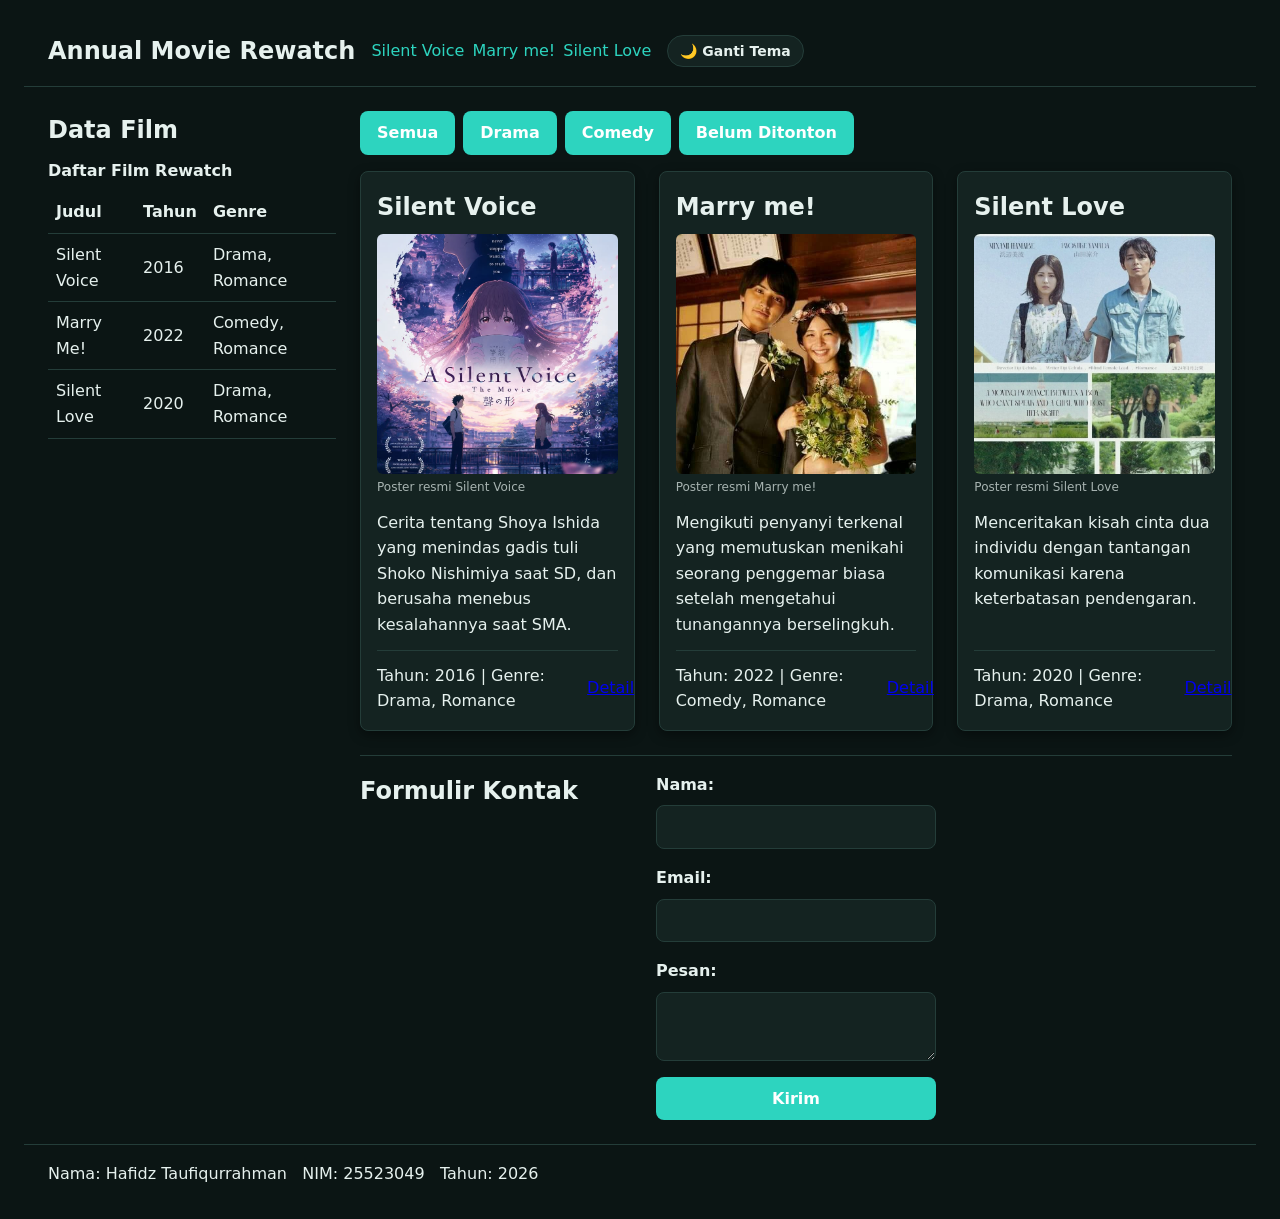
==== Worksheet-p10/profil.html @ eac40f3c "p10" ====
<!DOCTYPE html>
<html lang="id">

<head>
  <meta charset="UTF-8">
  <meta name="viewport" content="width=device-width, initial-scale=1.0">
  <title>Annual Movie Rewatch</title>
  <link rel="stylesheet" href="tokens.css">
  <link rel="stylesheet" href="base.css">
  <link rel="stylesheet" href="layout.css">
  <link rel="stylesheet" href="komponen.css">
  <link rel="stylesheet" href="tema.css">
  <link rel="stylesheet" href="responsif.css">
</head>

<body>
  <input type="checkbox" id="tema" class="pengalih-tema">
  <div class="page">

    <!-- Baris 1: Header / Navbar -->
    <header class="header">
      <nav class="navbar">
        <h1>Annual Movie Rewatch</h1>
        <ul class="nav-links">
          <li><a href="#silent-voice">Silent Voice</a></li>
          <li><a href="#marry-me">Marry me!</a></li>
          <li><a href="#silent-love">Silent Love</a></li>
        </ul>
        <label for="tema" class="tombol-tema">🌙 Ganti Tema</label>
      </nav>
    </header>

    <main class="isi">
      <aside class="sisi">
        <section class="section-sidebar">
          <h2>Data Film</h2>
          <table>
            <caption>Daftar Film Rewatch</caption>
            <thead>
              <tr>
                <th scope="col">Judul</th>
                <th scope="col">Tahun</th>
                <th scope="col">Genre</th>
              </tr>
            </thead>
            <tbody>
              <tr>
                <td>Silent Voice</td>
                <td>2016</td>
                <td>Drama, Romance</td>
              </tr>
              <tr>
                <td>Marry Me!</td>
                <td>2022</td>
                <td>Comedy, Romance</td>
              </tr>
              <tr>
                <td>Silent Love</td>
                <td>2020</td>
                <td>Drama, Romance</td>
              </tr>
            </tbody>
          </table>
        </section>
      </aside>

      <section class="utama">
        <!-- Baris Tombol Filter -->
        <div id="filter" style="display: flex; gap: var(--space-2); margin-bottom: var(--space-4);">
          <button type="button" data-genre="Semua" class="tombol-filter aktif">Semua</button>
          <button type="button" data-genre="Drama" class="tombol-filter">Drama</button>
          <button type="button" data-genre="Comedy" class="tombol-filter">Comedy</button>
          <button type="button" data-genre="Belum" class="tombol-filter">Belum Ditonton</button>
        </div>

        <!-- Wadah Tunggal Galeri (Diisi dinamis oleh js/dom.js) -->
        <div class="galeri" id="daftar-film"></div>

        <!-- Pesan Keadaan Kosong bila Filter Tidak Menemukan Film -->
        <p id="pesan-kosong" hidden style="color: var(--color-border); font-style: italic; margin-top: var(--space-3);">
          Tidak ada film dalam kategori ini.
        </p>

        <!-- Formulir Kontak di bawah Galeri -->
        <section class="kontak">
          <h2>Formulir Kontak</h2>
          <form id="form-kontak" novalidate>
            <div class="form-kolom">
              <label for="name">Nama:</label>
              <input type="text" id="name" name="name" required>
              <span class="pesan-galat" id="error-name" style="display: none; color: red; font-size: 0.8rem;"></span>
            </div>
            <div class="form-kolom">
              <label for="email">Email:</label>
              <input type="email" id="email" name="email" required>
              <span class="pesan-galat" id="error-email" style="display: none; color: red; font-size: 0.8rem;"></span>
            </div>
            <div class="form-kolom">
              <label for="message">Pesan:</label>
              <textarea id="message" name="message" required></textarea>
              <span class="pesan-galat" id="error-message" style="display: none; color: red; font-size: 0.8rem;"></span>
            </div>
            <button type="submit" id="tombol-kirim" disabled>Kirim</button>
          </form>
        </section>
      </section> <!-- /utama -->

    </main>

    <footer class="kaki">
      <p>Nama: Hafidz Taufiqurrahman &nbsp; NIM: 25523049 &nbsp; Tahun: 2026</p>
    </footer>
  </div> 

  <!-- Penghubung Script Modular Sesuai Ketetapan P9 -->
  <script type="module" src="js/app.js"></script>
  <script type="module" src="js/dom.js"></script>
  <script type="module" src="js/api.js"></script>
</body>
</html>
---- Worksheet-p10/tokens.css ----
:root {
  /* Lapis 1 - Primitif */
  --teal-300: #5eead4;
  --teal-400: #2dd4bf;
  --teal-700: #0f766e;
  --dark-bg:  #0b1514;
  --dark-surf:#142321;
  --dark-bord:#243d39;
  --text-main:#e6f1ee;

  --space-1: 0.25rem;
  --space-2: 0.5rem;
  --space-3: 0.75rem;
  --space-4: 1rem;
  --space-6: 1.5rem;

  --radius-md: 0.5rem;
  --radius-full: 9999px;
  --shadow-1: 0 4px 12px rgba(0, 0, 0, 0.4);
}

:root {
  /* Lapis 2 - Semantik (Default Gelap) */
  --color-bg:      var(--dark-bg);
  --color-fg:      var(--text-main);
  --color-surface: var(--dark-surf);
  --color-border:  var(--dark-bord);
  --color-primary: var(--teal-400);
  --color-focus:   var(--teal-300);
}
---- Worksheet-p10/base.css ----
*, *::before, *::after {
  box-sizing: border-box;
}

* {
  margin: 0;
}

html, body {
  min-height: 100vh;
  background-color: var(--color-bg);
  color: var(--color-fg);
}

body {
  font-family: system-ui, -apple-system, sans-serif;
  line-height: 1.6;
  padding: var(--space-4) var(--space-6); /* Memberi jarak agar teks atas tidak mepet layar */
}
---- Worksheet-p10/layout.css ----
/* Kerangka Utama Halaman (Lembar B.1) */
.page {
  display: grid;
  grid-template-rows: auto 1fr auto;
  min-height: 100dvh; /* Typo 10dvh sudah diperbaiki jadi 100dvh */
}

/* Header: Judul di Kiri, Tombol & Navigasi di Kanan */
header {
  display: flex;
  align-items: center;
  justify-content: space-between;
  gap: var(--space-4);
  padding: var(--space-4) var(--space-6);
  border-bottom: 1px solid var(--color-border);
}

/* Navbar Flexbox (Lembar B.2) */
.navbar {
  display: flex;
  gap: var(--space-4);
  align-items: center;
}

nav ul {
  display: flex;             /* Berjejer ke samping */
  align-items: center;
  gap: var(--space-4);       /* Jarak antar link film */
  list-style: none;          /* Hilangkan bullet point */
  padding: 0;
  margin: 0;
}

nav a {
  color: var(--color-primary);
  text-decoration: none;
  font-weight: 500;
  font-size: var(--text-sm);
  white-space: nowrap;
}

nav a:hover {
  text-decoration: underline;
}

/* Tombol Pengalih Tema */
.tombol-tema {
  cursor: pointer;
  user-select: none;
  font-size: var(--text-sm);
}

.isi {
  display: grid;
  grid-template-columns: 18rem 1fr; /* 18rem agar tabel muat lega */
  grid-template-areas:
    "sisi utama"
    "sisi utama";
  gap: var(--space-6);
  padding: var(--space-6);
  align-items: start;
}

.sisi  { grid-area: sisi; }
.utama { grid-area: utama; }

/* Kaki Halaman (Tanpa margin-top tempelan, dijaga grid .page) */
footer {
  padding: var(--space-4) var(--space-6);
  border-top: 1px solid var(--color-border);
  color: var(--color-fg);
  font-size: var(--text-sm);
}
---- Worksheet-p10/komponen.css ----
.galeri {
  display: grid;
  grid-template-columns: repeat(auto-fit, minmax(16rem, 1fr));
  gap: var(--space-6);
  align-items: stretch;
}

.kartu {
  display: flex;
  flex-direction: column;
  background: var(--color-surface);
  border: 1px solid var(--color-border);
  border-radius: var(--radius-md);
  box-shadow: var(--shadow-1);
  padding: var(--space-4);
  min-height: 14rem;
  min-width: 0; /* Mencegah kolom terdorong keluar (Lembar E.2) */
}

.sorotan {
  grid-column: span 2;
}

.papan {
  grid-row: span 2;
}

/* Poster Gambar: Proporsional & Rata */
.kartu figure {
  margin: 0 0 var(--space-3) 0;
  width: 100%;
}

.kartu img {
  width: 100%;
  height: 240px;          /* Mengunci tinggi agar seragam */
  object-fit: cover;      /* Menjaga rasio foto tanpa gepeng */
  border-radius: calc(var(--radius-md) - 2px);
  display: block;
}

.kartu figcaption {
  font-size: 0.75rem;
  opacity: 0.7;
  margin-top: var(--space-1);
}

/* Isi Teks Kartu (Lembar E.2) */
.kartu__isi {
  flex: 1;                /* Mendorong footer kartu ke dasar */
  min-width: 0;
  display: flex;
  flex-direction: column;
}

.kartu__judul {
  margin-top: 0;
  margin-bottom: var(--space-2);
  overflow-wrap: anywhere; /* Membungkus teks panjang */
}

.kartu__isi p {
  line-height: 1.6;
  font-size: var(--text-sm);
  margin-bottom: var(--space-3);
}

/* Kaki Kartu (Lembar C.2) */
.kartu__kaki {
  display: flex;
  align-items: center;
  justify-content: space-between;
  gap: var(--space-2);
  margin-top: auto;       /* Menempel rapi di bawah */
  padding-top: var(--space-3);
  border-top: 1px solid var(--color-border);
  font-size: var(--text-sm);
}

/* Tabel di Sidebar */
table {
  width: 100%;
  border-collapse: collapse;
  font-size: var(--text-sm);
  margin-top: var(--space-2);
}

th, td {
  padding: var(--space-2);
  text-align: left;
  border-bottom: 1px solid var(--color-border);
}

caption {
  font-weight: 600;
  margin-bottom: var(--space-2);
  text-align: left;
}

/* Layout Form Kontak */
.kontak {
  margin-top: var(--space-6);
  padding-top: var(--space-4);
  border-top: 1px solid var(--color-border);
}

form {
  display: flex;
  flex-direction: column;
  gap: var(--space-4);
  max-width: 28rem;
}

.form-kolom {
  display: flex;
  flex-direction: column;
  gap: var(--space-2);
}

label {
  font-size: var(--text-sm);
  font-weight: 600;
}

input, select, textarea {
  font: inherit;
  padding: var(--space-2) var(--space-3);
  border: 1px solid var(--color-border);
  border-radius: var(--radius-md);
  background: var(--color-surface);
  color: var(--color-fg);
}

/* Validasi Interaktif */
input:user-invalid,
textarea:user-invalid {
  border-color: var(--color-danger);
  border-width: 2px;
}

.pesan-galat {
  display: none;
  color: var(--color-danger);
  font-size: var(--text-sm);
  margin-top: var(--space-1);
}

.form-kolom:has(input:user-invalid) .pesan-galat,
.form-kolom:has(textarea:user-invalid) .pesan-galat {
  display: block;
}

/* Tombol Aksi */
button, input[type="submit"] {
  font: inherit;
  padding: var(--space-2) var(--space-4);
  border: 1px solid transparent;
  border-radius: var(--radius-md);
  background: var(--color-primary);
  color: #ffffff;
  cursor: pointer;
  font-weight: 600;
  transition: opacity 0.2s ease;
}

button:hover, input[type="submit"]:hover {
  opacity: 0.9;
}
---- Worksheet-p10/tema.css ----
.pengalih-tema {
  position: absolute;
  opacity: 0;
  pointer-events: none;
}

.tombol-tema {
  display: inline-flex;
  align-items: center;
  padding: var(--space-1) var(--space-3);
  border: 1px solid var(--color-border);
  border-radius: var(--radius-full);
  background-color: var(--color-surface);
  color: var(--color-fg);
  font-size: 0.875rem;
  cursor: pointer;
  user-select: none;
}

/* Hanya berubah ke TERANG saat dicentang */
:root:has(#tema:checked) {
  --color-bg:      #f4f6f5;
  --color-fg:      #13221c;
  --color-surface: #ffffff;
  --color-border:  #cbd5e1;
  --color-primary: var(--teal-700);
}
---- Worksheet-p10/responsif.css ----
/* ===================================================
   1. DASAR UMUM (Universal Resets & Media Element)
   =================================================== */
img {
  max-width: 100%;
  height: auto;
  display: block;
}

.table-wrap {
  overflow-x: auto;
}

p {
  font-size: 1rem;
  line-height: 1.6;
}

* {
  min-width: 0;
  box-sizing: border-box;
}

/* ===================================================
   2. MOBILE FIRST DEFAULT (Layar Kecil / HP < 48rem)
   =================================================== */
/* Header & Navigasi bertumpuk rapi */
header {
  flex-direction: column;
  align-items: flex-start;
  gap: var(--space-3);
}

.navbar {
  width: 100%;
  justify-content: flex-start;
}

nav ul {
  flex-wrap: wrap;
  gap: var(--space-2);
}

/* Layout utama (.isi) bertumpuk 1 kolom vertikal */
.isi {
  display: flex !important;
  flex-direction: column !important;
  padding: var(--space-3) !important;
  gap: var(--space-4) !important;
}

.sisi,
.utama {
  width: 100% !important;
  max-width: 100% !important;
}

/* Wadah kartu film berjejer 1 kolom ke bawah */
.grid,
.utama > section,
.daftar-film {
  display: flex !important;
  flex-direction: column !important;
  gap: var(--space-4) !important;
  width: 100% !important;
}

article,
.card {
  width: 100% !important;
  max-width: 100% !important;
}

/* ===================================================
   3. TABLET (>= 48rem / 768px)
   =================================================== */
@media (min-width: 48rem) {
  header {
    flex-direction: row;
    align-items: center;
    gap: var(--space-4);
  }

  .grid,
  .utama > section,
  .daftar-film {
    display: grid !important;
    grid-template-columns: repeat(2, 1fr) !important;
  }
}

/* ===================================================
   4. DESKTOP (>= 60rem / 960px)
   =================================================== */
@media (min-width: 60rem) {
  .isi {
    display: grid !important;
    grid-template-columns: 18rem 1fr !important;
    grid-template-areas:
      "sisi utama"
      "sisi utama" !important;
    padding: var(--space-6) !important;
    gap: var(--space-6) !important;
  }

  .sisi {
    grid-area: sisi;
  }

  .utama {
    grid-area: utama;
  }

  .grid,
  .utama > section,
  .daftar-film {
    display: grid !important;
    grid-template-columns: repeat(3, 1fr) !important;
  }
}
/* Menargetkan langsung semua elemen anak di dalam .isi dan .utama */
@media (max-width: 48rem) {
  .isi,
  .isi > *,
  .utama,
  .utama > * {
    display: flex !important;
    flex-direction: column !important;
    width: 100% !important;
    max-width: 100% !important;
  }

  /* Pastikan setiap kartu dan artikel mengambil baris tersendiri */
  article,
  .card,
  .film {
    width: 100% !important;
    max-width: 100% !important;
    min-width: 0 !important;
    flex-shrink: 0 !important;
  }
}
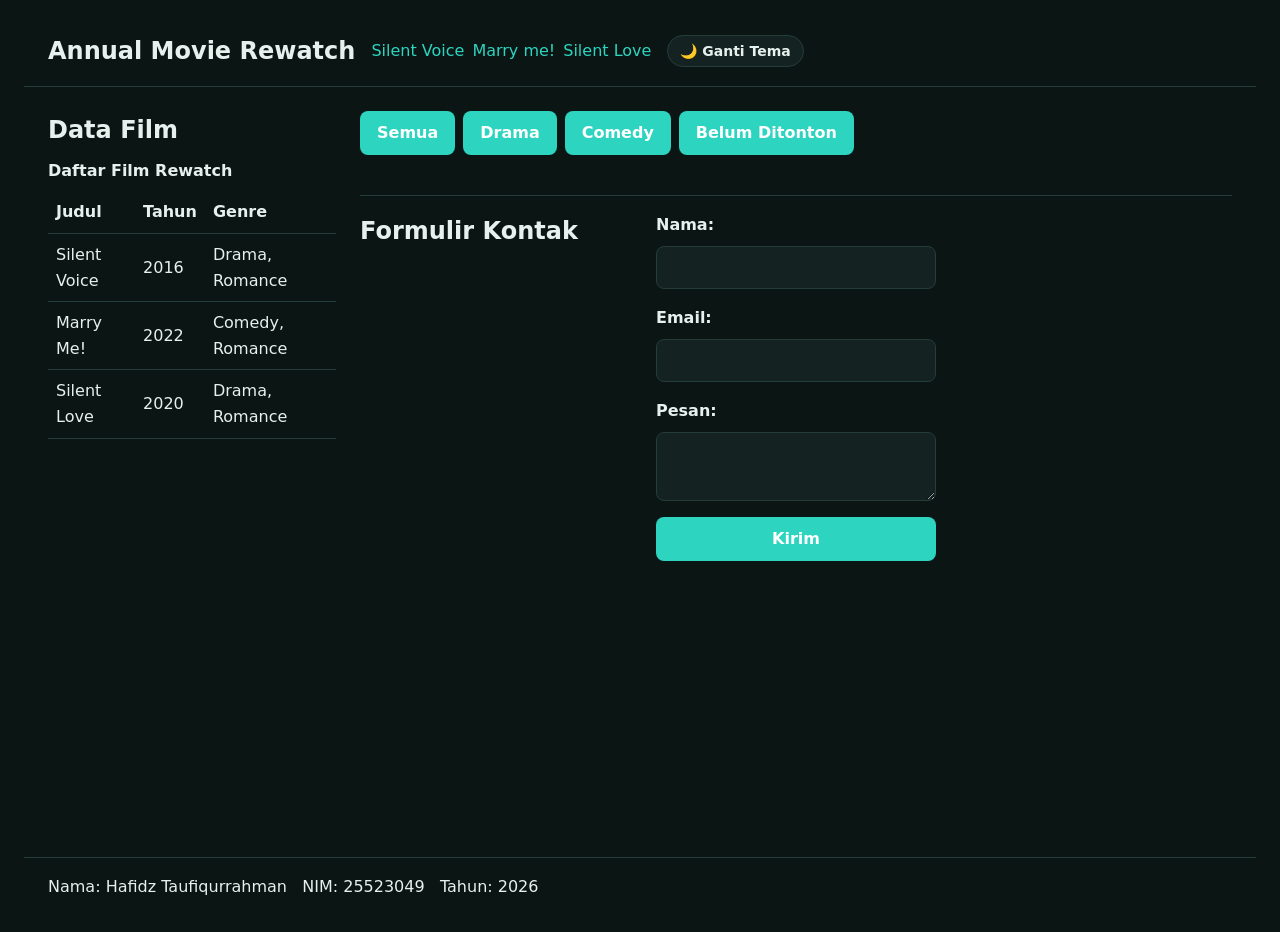
==== commit 30a8c2e1: "ada error" ====
--- a/Worksheet-p10/profil.html
+++ b/Worksheet-p10/profil.html
@@ -72,7 +72,11 @@
           <button type="button" data-genre="Comedy" class="tombol-filter">Comedy</button>
           <button type="button" data-genre="Belum" class="tombol-filter">Belum Ditonton</button>
         </div>
-
+        <p id="muat" hidden style="color: var(--color-primary); font-weight: 600; margin-bottom: var(--space-3);">
+          Memuat data film...
+        </p>
+        <p id="pesan-jaringan" hidden style="color: #ef4444; background: rgba(239, 68, 68, 0.1); padding: var(--space-3); border-radius: var(--radius-md); margin-bottom: var(--space-3);">
+        </p>
         <!-- Wadah Tunggal Galeri (Diisi dinamis oleh js/dom.js) -->
         <div class="galeri" id="daftar-film"></div>
 
@@ -114,7 +118,6 @@
 
   <!-- Penghubung Script Modular Sesuai Ketetapan P9 -->
   <script type="module" src="js/app.js"></script>
-  <script type="module" src="js/dom.js"></script>
   <script type="module" src="js/api.js"></script>
 </body>
 </html>
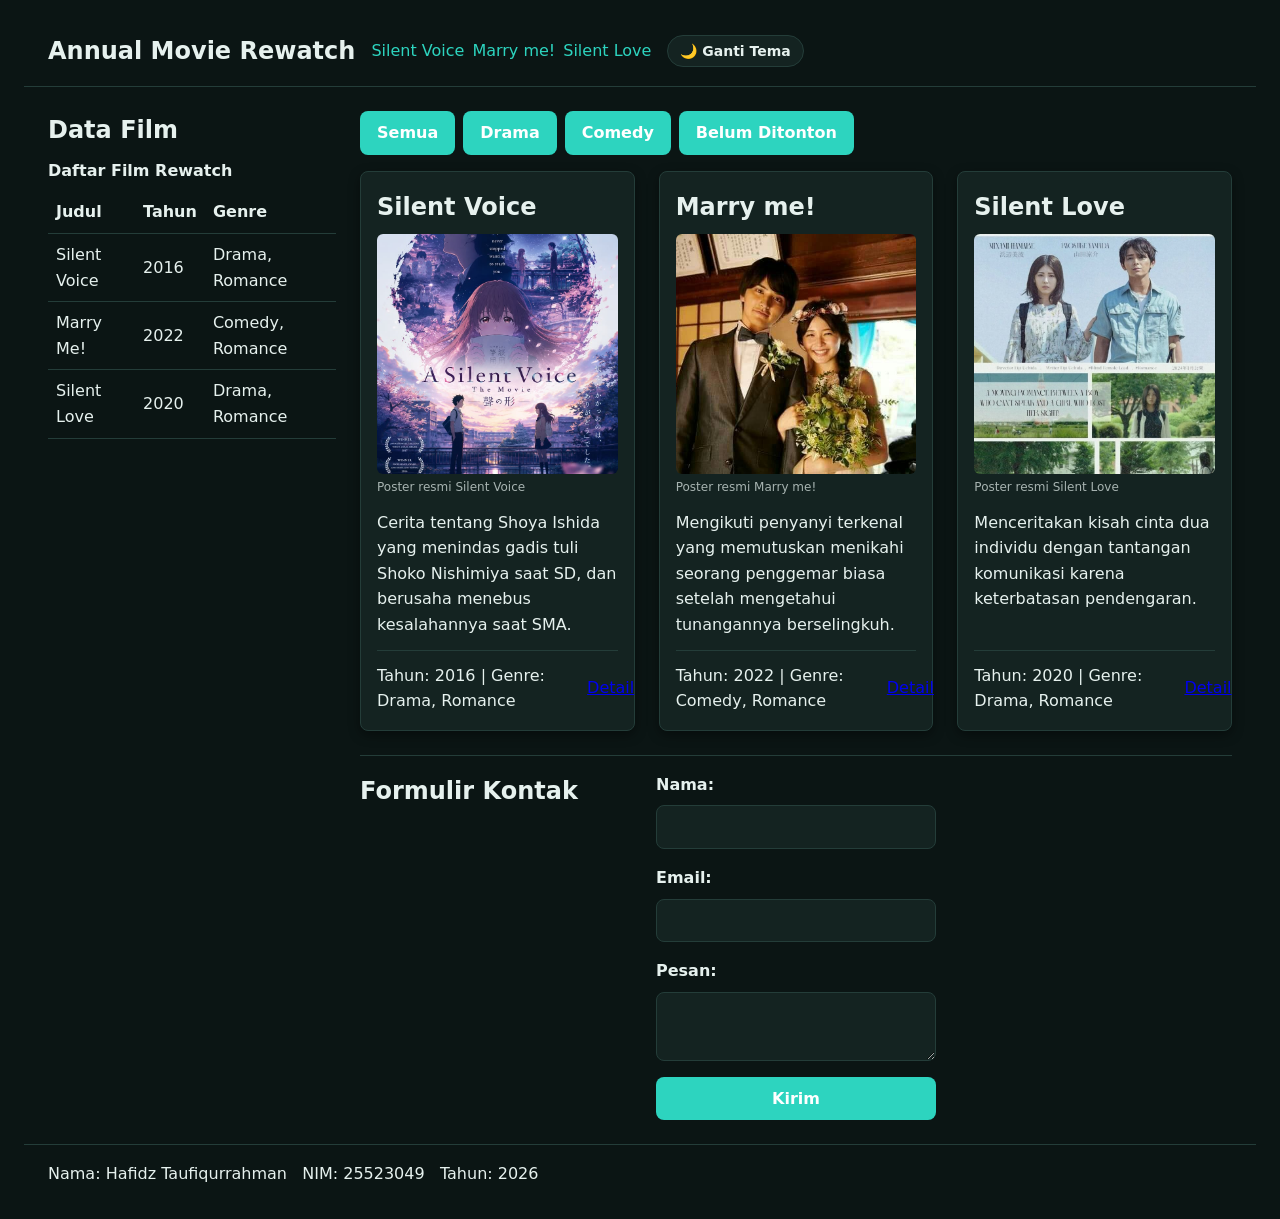
==== commit 77c55f62: "p10 selesai" ====
--- a/Worksheet-p10/profil.html
+++ b/Worksheet-p10/profil.html
@@ -118,6 +118,5 @@
 
   <!-- Penghubung Script Modular Sesuai Ketetapan P9 -->
   <script type="module" src="js/app.js"></script>
-  <script type="module" src="js/api.js"></script>
 </body>
 </html>
